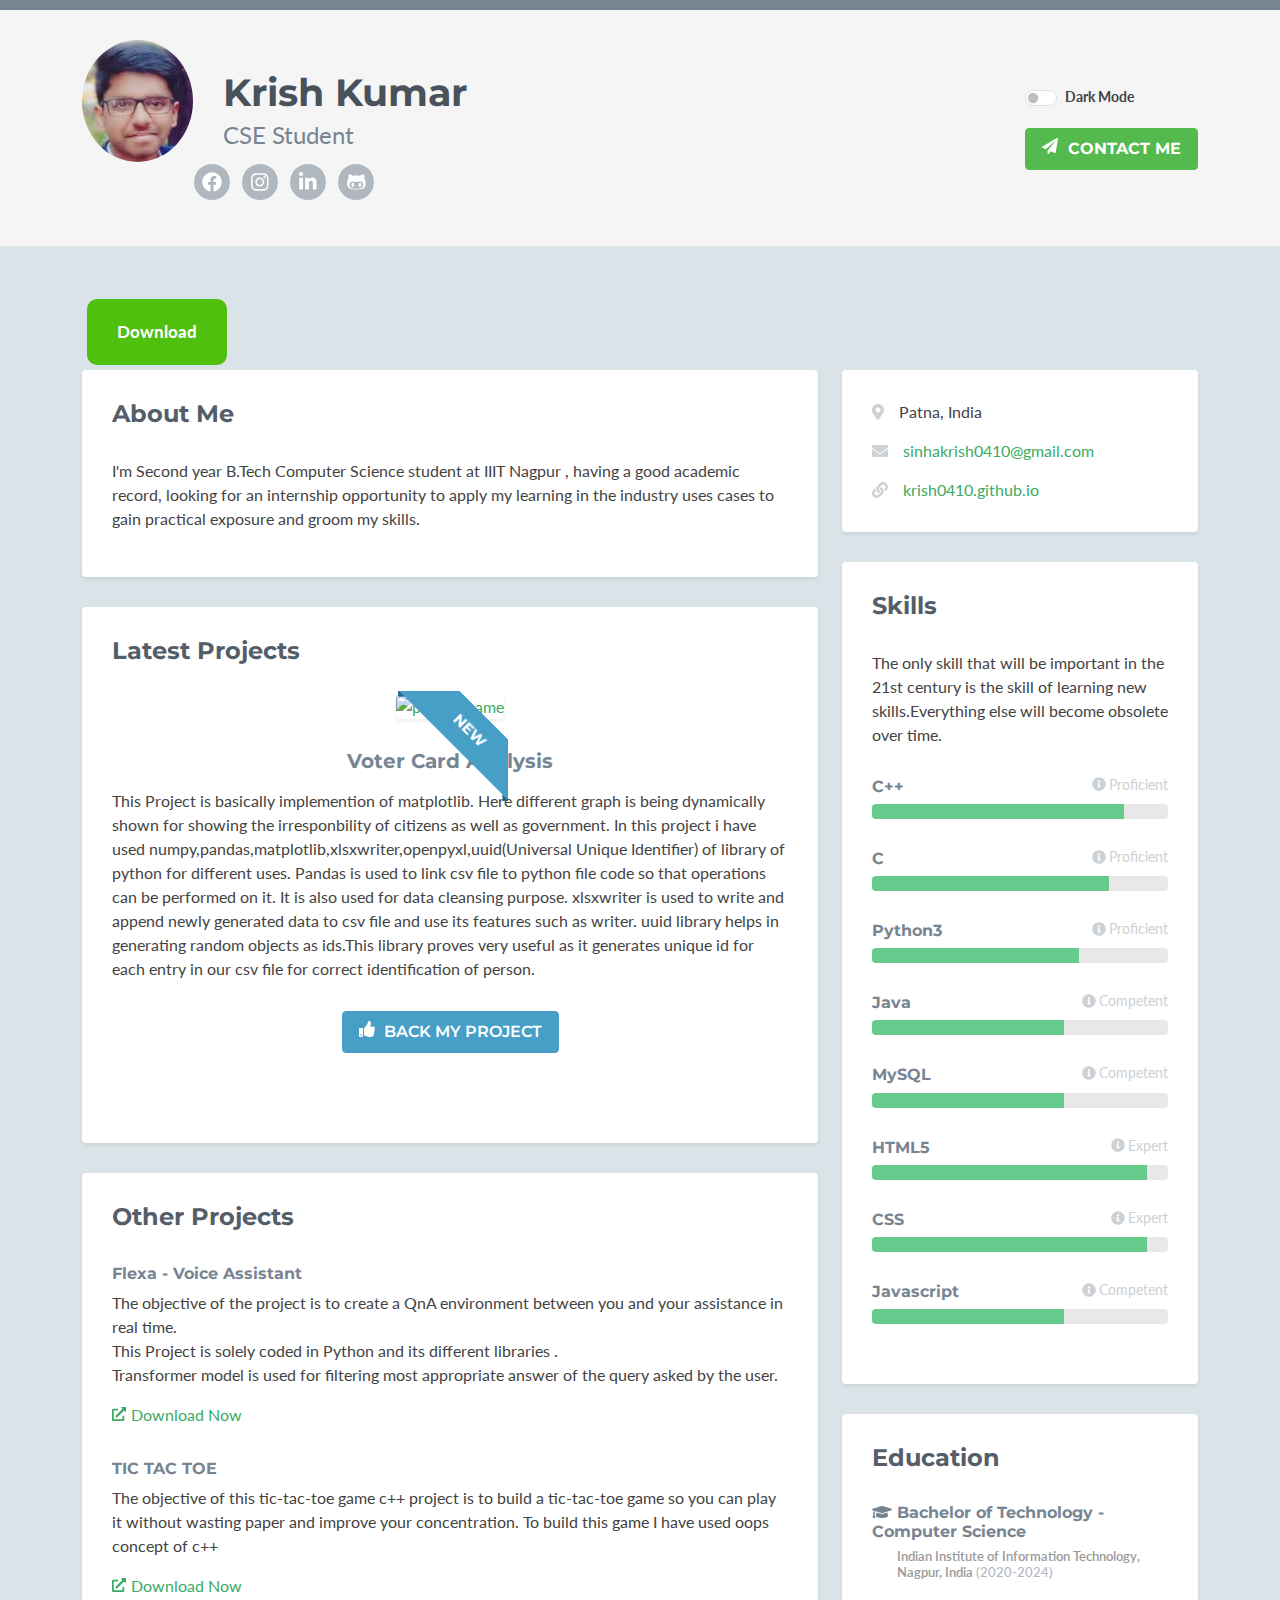
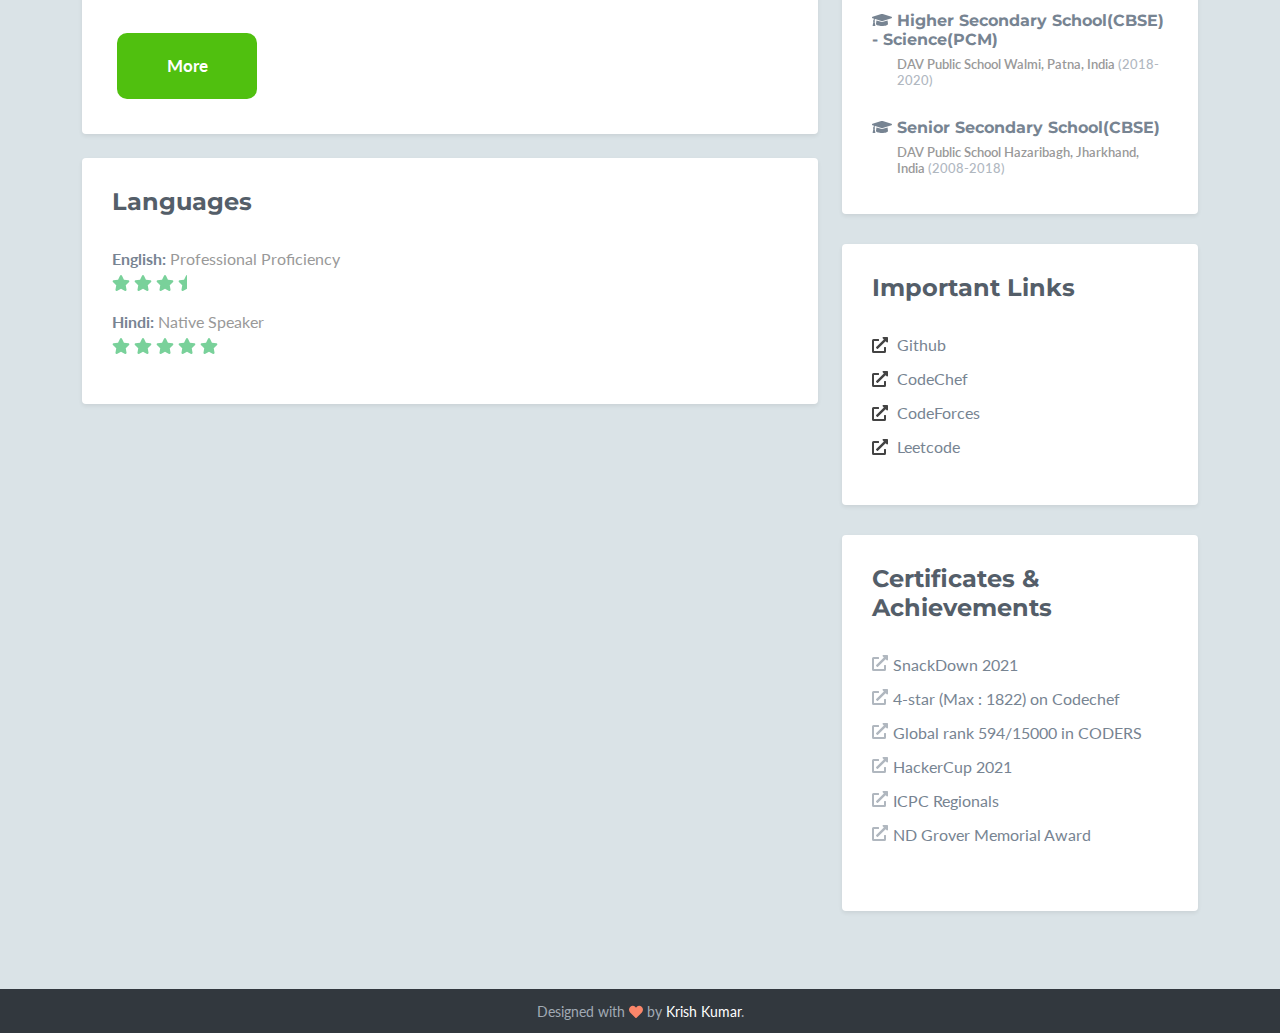
==== index.html @ bdca514d "Update index.html" ====
<!DOCTYPE html>
<html lang="en">

<head>
    <title>Portfolio | Krish Kumar</title>
    <!-- Meta -->
    <meta charset="utf-8">
    <meta http-equiv="X-UA-Compatible" content="IE=edge">
    <meta name="viewport" content="width=device-width, initial-scale=1.0">
    <meta name="description" content="Boootstrap Portfolio/Resume Theme for Developers">
    <meta name="author" content="Xiaoying Riley at 3rd Wave Media">
    <link rel="icon" href="favicon.png" style="border-radius: 25px;">
    <link href="apple-touch-icon.png" rel="apple-touch-icon">

    <link href='https://fonts.googleapis.com/css?family=Lato:300,400,300italic,400italic' rel='stylesheet'
        type='text/css'>
    <link href='https://fonts.googleapis.com/css?family=Montserrat:400,700' rel='stylesheet' type='text/css'>

    <!-- FontAwesome JS -->
    <script defer src="assets/fontawesome/js/all.js"></script>

    <!-- Global CSS -->
    <link rel="stylesheet" href="assets/plugins/bootstrap/css/bootstrap.min.css">

    <!-- github calendar css -->
    <link rel="stylesheet" href="assets/plugins/github-calendar/dist/github-calendar-responsive.css">
    <!-- github activity css -->
    <link rel="stylesheet" href="https://cdnjs.cloudflare.com/ajax/libs/octicons/2.0.2/octicons.min.css">
    <link rel="stylesheet" href="assets/plugins/github-activity/src/github-activity.css">

    <!-- Theme CSS -->
    <link id="theme-style" rel="stylesheet" href="assets/css/styles.css">

    <style>
        .button {
          display: inline-block;
          border-radius: 10px;
          background-color: rgb(80, 192, 15);
          border: none;
          color: #FFFFFF;
          text-align: center;
          font-size:17px;
          padding: 20px;
          width: 140px;
          transition: all 0.5s;
          cursor: pointer;
          margin: 5px;
          font-weight: bolder;
        }
        
        .button span {
          cursor: pointer;
          display: inline-block;
          position: relative;
          transition: 0.5s;
        }
        
        .button span:after {
          content: '\00bb';
          position: absolute;
          opacity: 0;
          top: 0;
          right: -20px;
          transition: 0.5s;
        }
        
        .button:hover {
          box-shadow: 0 12px 16px 0 rgba(0,0,0,0.24),0 17px 50px 0 rgba(0,0,0,0.19);
        }
        
        .button:hover span {
          padding-right: 25px;
        }
        
        .button:hover span:after {
          opacity: 1;
          right: 0;
        }

        
        </style>

</head>

<body>
    <!-- ******HEADER****** -->
    <header class="header">
        <div class="container">
            <div class="row align-items-center">
                <div class="col">
                    <img class="profile-image img-fluid float-start rounded-circle" src="pic.png"
                        alt="profile image" />
                    <div class="profile-content">
                        <h1 class="name">Krish Kumar</h1>
                        <h2 class="desc">CSE Student</h2>
                        <ul class="social list-inline">
                            &emsp;&emsp;&emsp;&emsp;&emsp;&emsp; &emsp;&emsp;&nbsp;&nbsp;&nbsp;<li class="list-inline-item"><a href="https://m.facebook.com/100009447199400/" title="Meta"><i class="fab fa-facebook"></i></a></li>
                            <li class="list-inline-item"><a href="https://www.instagram.com/he.is.krish/" title="Instagram"><i class="fab fa-instagram"></i></a></li>
                            <li class="list-inline-item"><a href="https://www.linkedin.com/in/krish-kumar-69b32a1b9" title="LinkedIn"><i class="fab fa-linkedin-in"></i></a></li>
                            <li class="list-inline-item"><a href="https://github.com/krish0410" title="Github"><i class="fab fa-github-alt"></i></a></li>
                        </ul>
                    </div>
                    <!--//profile-->
                </div>
                <!--//col-->
                <div class="col-12 col-md-auto">
                    <div class="dark-mode-switch d-flex">
                        <div class="form-check form-switch mx-auto mx-md-0">
                            <input type="checkbox" class="form-check-input me-2" id="darkSwitch" />
                            <label class="custom-control-label" for="darkSwitch">Dark Mode</label>
                        </div>
                    </div>
                    <!--//dark-mode-switch-->
                    <a class="btn btn-cta-primary" href="contact/con.html" ><i
                            class="fas fa-paper-plane"></i> Contact Me</a>
                </div>
                <!--//col-->
            </div>
            <!--//row-->
        </div>
        <!--//container-->
    </header>
    <!--//header-->
    <div class="container sections-wrapper py-5">
        <a href="https://drive.google.com/file/d/1xVHipzCPRQrWasvVPvc6U9feGSjs0Kon/view?usp=sharing" download><button
            class="button" ><span>Download</span></button></a>
        <div class="row">
            <div class="primary col-lg-8 col-12">
                <section class="about section">
                    <div class="section-inner shadow-sm rounded">
                        <h2 class="heading">About Me</h2>
                        <div class="content">
                            <p>I'm Second year B.Tech Computer Science student at IIIT Nagpur , having a good academic
                                record, looking for an internship opportunity to apply my learning in the industry uses
                                cases to gain practical exposure and groom my skills.</p>

                        </div>
                        <!--//content-->
                    </div>
                    <!--//section-inner-->
                </section>
                <!--//section-->

                <section class="latest section">
                    <div class="section-inner shadow-sm rounded">
                        <h2 class="heading">Latest Projects</h2>
                        <div class="content">

                            <div class="item featured text-center">

                                <div class="featured-image has-ribbon">
                                    <a href="https://github.com/krish0410/krish0410.github.io/blob/master/Screenshot%20from%202022-02-01%2015-17-21.png?raw=true"
                                        target="_blank">
                                        <img class="img-fluid project-image rounded shadow-sm"
                                            src="https://github.com/krish0410/krish0410.github.io/blob/master/Screenshot%20from%202022-02-01%2015-17-21.png?raw=true"
                                            alt="project name" />
                                    </a>
                                    <div class="ribbon">
                                        <div class="text">New</div>
                                    </div>
                                </div>

                                <h3 class="title mb-3"><a href="https://github.com/krish0410/voter_data"
                                        target="_blank">Voter Card Analysis</a></h3>

                                <div class="desc text-start">
                                    <p>This Project is basically implemention of matplotlib. Here different graph is
                                        being dynamically shown for showing the irresponbility of citizens as well as
                                        government.
                                        In this project i have used
                                        numpy,pandas,matplotlib,xlsxwriter,openpyxl,uuid(Universal Unique Identifier) of
                                        library of python for different uses.
                                        Pandas is used to link csv file to python file code so that operations can be
                                        performed on it. It is also used for data cleansing purpose.
                                        xlsxwriter is used to write and append newly generated data to csv file and use
                                        its
                                        features such as writer.
                                        uuid library helps in generating random objects as
                                        ids.This library proves very useful as it generates unique id for each entry in
                                        our csv file for correct identification of person.
                                    </p>
                                </div>
                                <a class="btn btn-cta-secondary" href="https://github.com/krish0410/voter_data"
                                    target="_blank"><i class="fas fa-thumbs-up"></i> Back my project</a>
                            </div>
                            <!--//content-->
                        </div>
                        <!--//section-inner-->
                </section>
                <!--//section-->

                <section class="projects section">
                    <div class="section-inner shadow-sm rounded">
                        <h2 class="heading">Other Projects</h2>
                        <div class="content">
                            <div class="item">
                                <h3 class="title"><a href="https://github.com/krish0410/Flexa-Voice_Assistant"
                                        target="_blank">Flexa - Voice Assistant</a>
                                </h3>
                                <p class="summary">The objective of the project is to create a QnA environment between you and your assistance in real time.
<br>This Project is solely coded in Python and its diﬀerent libraries .<br>
Transformer model is used for ﬁltering most appropriate answer of the query asked by the user.</p>
                                <p><a class="more-link" href="https://github.com/krish0410/Flexa-Voice_Assistant" target="_blank"><i
                                            class="fas fa-external-link-alt"></i>Download Now</a></p>
                            </div>
                            <!--//item-->
                            <div class="item">
                                <h3 class="title"><a href="https://github.com/krish0410/Tic_Tac_Toe" target="_blank">TIC
                                        TAC TOE</a>
                                </h3>
                                <p class="summary">The objective of this tic-tac-toe game c++ project is to build a
                                    tic-tac-toe game so you can play it without wasting paper and improve your
                                    concentration. To build this game I have used oops concept of c++</p>
                                <p><a class="more-link" href="https://github.com/krish0410/Tic_Tac_Toe"
                                        target="_blank"><i class="fas fa-external-link-alt"></i>Download Now</a></p>
                            </div>
                            <!--//item-->

                            <a class="button" href="https://github.com/krish0410" style="text-decoration: none;">More </a>

                        </div>
                        <!--//content-->
                    </div>
                    <!--//section-inner--><br>
                    <div>


                    <aside class="languages aside section">
                        <div class="section-inner shadow-sm rounded">
                            <h2 class="heading">Languages</h2>
                            <div class="content">
                                <ul class="list-unstyled">
                                    <li class="item">
                                        <span class="title"><strong>English:</strong></span>
                                        <span class="level">Professional Proficiency <br class="visible-sm visible-xs" /><i
                                                class="fas fa-star"></i> <i class="fas fa-star"></i> <i
                                                class="fas fa-star"></i> <i class="fas fa-star-half"></i></span>
                                    </li>
                                    <!--//item-->
                                    <li class="item">
                                        <span class="title"><strong>Hindi:</strong></span>
                                        <span class="level">Native Speaker <br class="visible-xs" /><i
                                                class="fas fa-star"></i> <i class="fas fa-star"></i> <i
                                                class="fas fa-star"></i> <i class="fas fa-star"></i> <i
                                                class="fas fa-star"></i> </span>
                                    </li>
                                    <!--//item-->
                                </ul>
                            </div>
                            <!--//content-->
                        </div>
                        <!--//section-inner-->
                    </aside>
                </div>
                </section>
                <!--//section-->
                


            </div>
            <!--//primary-->
            <div class="secondary col-lg-4 col-12">
                <aside class="info aside section">
                    <div class="section-inner shadow-sm rounded">
                        <h2 class="heading sr-only">Basic Information</h2>
                        <div class="content">
                            <ul class="list-unstyled">
                                <li><i class="fas fa-map-marker-alt"></i><span class="sr-only">Location:</span>Patna,
                                    India</li>
                                <li><i class="fas fa-envelope"></i><span class="sr-only">Email:</span><a
                                        href="#">sinhakrish0410@gmail.com</a></li>
                                <li><i class="fas fa-link"></i><span class="sr-only">Website:</span><a
                                        href="https://krish0410.github.io/">krish0410.github.io</a></li>
                            </ul>
                        </div>
                        <!--//content-->
                    </div>
                    <!--//section-inner-->
                </aside>
                <!--//aside-->

                <aside class="skills aside section">
                    <div class="section-inner shadow-sm rounded">
                        <h2 class="heading">Skills</h2>
                        <div class="content">
                            <p class="intro">
                                The only skill that will be important in the 21st century is the skill of learning new
                                skills.Everything else will become obsolete over time.</p>

                            <div class="skillset">
                                <div class="item">
                                    <h3 class="level-title">C++ <span class="level-label" data-bs-toggle="tooltip"
                                            data-bs-placement="left"
                                            title="You can use the tooltip to explain more about your skill level..."><i
                                                class="fas fa-info-circle"></i>Proficient</span></h3>

                                    <div class="level-bar progress">
                                        <div class="progress-bar level-bar-inner" role="progressbar" style="width: 85%"
                                            aria-valuenow="85" aria-valuemin="0" aria-valuemax="85"></div>
                                    </div>
                                    <!--//level-bar-->
                                </div>
                                <!--//item-->
                                
                                <div class="item">
                                    <h3 class="level-title">C <span class="level-label" data-bs-toggle="tooltip"
                                            data-bs-placement="left"
                                            title="You can use the tooltip to explain more about your skill level..."><i
                                                class="fas fa-info-circle"></i>Proficient</span></h3>

                                    <div class="level-bar progress">
                                        <div class="progress-bar level-bar-inner" role="progressbar" style="width: 80%"
                                            aria-valuenow="80" aria-valuemin="0" aria-valuemax="80"></div>
                                    </div>
                                    <!--//level-bar-->
                                </div>
                                <!--//item-->

                                <div class="item">
                                    <h3 class="level-title">Python3 <span class="level-label" data-bs-toggle="tooltip"
                                            data-bs-placement="left"
                                            title="You can use the tooltip to explain more about your skill level..."><i
                                                class="fas fa-info-circle"></i>Proficient</span></h3>

                                    <div class="level-bar progress">
                                        <div class="progress-bar level-bar-inner" role="progressbar" style="width: 70%"
                                            aria-valuenow="70" aria-valuemin="0" aria-valuemax="70"></div>
                                    </div>
                                    <!--//level-bar-->
                                </div>
                                <!--//item-->

                                <div class="item">
                                    <h3 class="level-title">Java<span class="level-label" data-bs-toggle="tooltip"
                                            data-placement="left"
                                            title="You can use the tooltip to explain more about your skill level..."><i
                                                class="fas fa-info-circle"></i>Competent</span></h3>
                                    <div class="level-bar progress">
                                        <div class="progress-bar level-bar-inner" role="progressbar" style="width: 65%"
                                            aria-valuenow="65" aria-valuemin="0" aria-valuemax="65"></div>
                                    </div>
                                    <!--//level-bar-->
                                </div>
                                <!--//item-->

                                <div class="item">
                                    <h3 class="level-title">MySQL<span class="level-label" data-bs-toggle="tooltip"
                                            data-bs-placement="left"
                                            title="You can use the tooltip to explain more about your skill level..."><i
                                                class="fas fa-info-circle"></i>Competent</span></h3>
                                    <div class="level-bar progress">
                                        <div class="progress-bar level-bar-inner" role="progressbar" style="width: 65%"
                                            aria-valuenow="65" aria-valuemin="0" aria-valuemax="65"></div>
                                    </div>
                                    <!--//level-bar-->
                                </div>
                                <!--//item-->

                                <div class="item">
                                    <h3 class="level-title">HTML5<span class="level-label"
                                            data-bs-toggle="tooltip" data-bs-placement="left"
                                            title="You can use the tooltip to explain more about your skill level..."><i
                                                class="fas fa-info-circle"></i>Expert</span></h3>
                                    <div class="level-bar progress">
                                        <div class="progress-bar level-bar-inner" role="progressbar" style="width: 93%"
                                            aria-valuenow="93" aria-valuemin="0" aria-valuemax="96"></div>
                                    </div>
                                    <!--//level-bar-->
                                </div>
                                <!--//item-->
                                
                                <div class="item">
                                    <h3 class="level-title">CSS<span class="level-label"
                                            data-bs-toggle="tooltip" data-bs-placement="left"
                                            title="You can use the tooltip to explain more about your skill level..."><i
                                                class="fas fa-info-circle"></i>Expert</span></h3>
                                    <div class="level-bar progress">
                                        <div class="progress-bar level-bar-inner" role="progressbar" style="width: 93%"
                                            aria-valuenow="93" aria-valuemin="0" aria-valuemax="96"></div>
                                    </div>
                                    <!--//level-bar-->
                                </div>
                                <!--//item-->

                                <div class="item">
                                    <h3 class="level-title">Javascript<span class="level-label" data-bs-toggle="tooltip"
                                            data-bs-placement="left"
                                            title="You can use the tooltip to explain more about your skill level..."><i
                                                class="fas fa-info-circle"></i>Competent</span></h3>
                                    <div class="level-bar progress">
                                        <div class="progress-bar level-bar-inner" role="progressbar" style="width: 65%"
                                            aria-valuenow="65" aria-valuemin="0" aria-valuemax="65"></div>
                                    </div>
                                    <!--//level-bar-->
                                </div>
                                <!--//item-->
                            </div>
                        </div>
                        <!--//content-->
                    </div>
                    <!--//section-inner-->
                </aside>
                <!--//section-->


                <aside class="education aside section">
                    <div class="section-inner shadow-sm rounded">
                        <h2 class="heading">Education</h2>
                        <div class="content">
                            <div class="item">
                                <h3 class="title"><i class="fas fa-graduation-cap"></i> Bachelor of Technology -
                                    Computer Science</h3>
                                <h4 class="university">Indian Institute of Information Technology, Nagpur, India <span
                                        class="year">(2020-2024)</span></h4>
                            </div>
                            <!--//item-->
                            <div class="item">
                                <h3 class="title"><i class="fas fa-graduation-cap"></i> Higher Secondary School(CBSE) -
                                    Science(PCM)</h3>
                                <h4 class="university">DAV Public School Walmi, Patna, India <span
                                        class="year">(2018-2020)</span></h4>
                            </div>
                            <!--//item-->
                            <div class="item">
                                <h3 class="title"><i class="fas fa-graduation-cap"></i> Senior Secondary School(CBSE)
                                </h3>
                                <h4 class="university">DAV Public School Hazaribagh, Jharkhand, India <span
                                        class="year">(2008-2018)</span></h4>
                            </div>
                            <!--//item-->
                        </div>
                        <!--//content-->
                    </div>
                    <!--//section-inner-->
                </aside>
                <!--//section-->
                <!--//section-->
                <!--//section-->

                <aside class="list music aside section">
                    <div class="section-inner shadow-sm rounded">
                        <h2 class="heading">Important Links</h2>
                        <div class="content">
                            <ul class="list-unstyled">
                                <li><i class="fas fa-external-link-alt"></i> <a
                                        href="https://github.com/krish0410">Github</a></li>
                                <li><i class="fas fa-external-link-alt"></i> <a
                                        href="https://www.codechef.com/users/krish0410">CodeChef</a></li>
                                <li><i class="fas fa-external-link-alt"></i> <a
                                        href="https://codeforces.com/profile/krish0410">CodeForces</a></li>
                                <li><i class="fas fa-external-link-alt"></i> <a
                                        href="https://leetcode.com/krish0410/">Leetcode</a></li>
                            </ul>
                        </div>
                        <!--//content-->
                    </div>
                    <!--//section-inner-->
                </aside>
                <!--//section-->
                <!--//section-->

                <aside class="credits aside section">
                    <div class="section-inner shadow-sm rounded">
                        <h2 class="heading">Certificates & Achievements</h2>
                        <div class="content">
                            <ul class="list-unstyled pb-2">
                                <li><a href="https://drive.google.com/file/d/1RNKeWbee4rew7AmVfpEvH2COH-ps9U15/view"
                                        target="_blank"><i class="fas fa-external-link-alt"></i>SnackDown 2021</a></li>
                                <li><a href="https://www.codechef.com/users/krish0410"
                                        target="_blank"><i class="fas fa-external-link-alt"></i>4-star (Max : 1822) on Codechef</a></li>
                                <li><a href="https://www.codechef.com/users/krish0410"
                                        target="_blank"><i class="fas fa-external-link-alt"></i>Global rank 594/15000 in CODERS</a></li>
                                <li><a href="https://www.facebook.com/codingcompetitions/hacker-cup/2021/certificate/862819607980650"
                                        target="_blank"><i class="fas fa-external-link-alt"></i>HackerCup 2021</a></li>
                                <li><a href="https://drive.google.com/file/d/1lMFmuRU35ehbrbwheLljuokekZza5A2l/view?usp=sharing"
                                        target="_blank"><i class="fas fa-external-link-alt"></i>ICPC Regionals</a></li>
                                <li><a href="#"><i class="fas fa-external-link-alt"></i>ND Grover Memorial Award</a>
                                </li>
                            </ul>


                        </div>
                        <!--//content-->
                    </div>
                    <!--//section-inner-->
                </aside>
                <!--//section-->

            </div>
            <!--//secondary-->
        </div>
        <!--//row-->
    </div>
    <!--//masonry-->
    

    <!-- ******FOOTER****** -->
    <footer class="footer">
        <div class="container text-center">
            <!--/* This template is free as long as you keep the attribution link below. Thank you for your support. :) If you'd like to use the template without the attribution, you can buy the commercial license via our website: themes.3rdwavemedia.com */-->
            <small class="copyright">Designed with <i class="fas fa-heart"></i> by <a
                    href="#">Krish Kumar</a>.</small>
        </div>
        <!--//container-->
    </footer>
    <!--//footer-->

    <!-- Javascript -->
    <script type="text/javascript" src="assets/plugins/popper.min.js"></script>
    <script type="text/javascript" src="assets/plugins/bootstrap/js/bootstrap.min.js"></script>
    <script type="text/javascript" src="assets/plugins/vanilla-rss/dist/rss.global.min.js"></script>
    <script type="text/javascript" src="assets/plugins/dark-mode-switch/dark-mode-switch.min.js"></script>
    <!-- github calendar plugin -->
    <script type="text/javascript" src="assets/plugins/github-calendar/dist/github-calendar.min.js"></script>
    <!-- github activity plugin -->
    <script type="text/javascript" src="//cdnjs.cloudflare.com/ajax/libs/mustache.js/0.7.2/mustache.min.js"></script>
    <script type="text/javascript" src="assets/plugins/github-activity/src/github-activity.js"></script>
    <!-- custom js -->
    <script type="text/javascript" src="assets/js/main.js"></script>
</body>

</html>
---- assets/plugins/github-calendar/dist/github-calendar-responsive.css ----
:root {
  --color-calendar-graph-day-bg: #dddbdb;
  --color-calendar-graph-day-L1-bg: #39dd34;
  --color-calendar-graph-day-L2-bg: #45a045;
  --color-calendar-graph-day-L3-bg: #047526;
  --color-calendar-graph-day-L4-bg: #0a4208;
}

rect.ContributionCalendar-day[data-level='0'] {
    fill: var(--color-calendar-graph-day-bg);
}

rect.ContributionCalendar-day[data-level='1'] {
    fill: var(--color-calendar-graph-day-L1-bg);
}

rect.ContributionCalendar-day[data-level='2'] {
    fill: var(--color-calendar-graph-day-L2-bg);
}

rect.ContributionCalendar-day[data-level='3'] {
    fill: var(--color-calendar-graph-day-L3-bg);
}

rect.ContributionCalendar-day[data-level='4'] {
    fill: var(--color-calendar-graph-day-L4-bg);
}

.calendar .width-full > .float-left {
    display: none;
}

.calendar {
    font-family: Helvetica, arial;
    border: 1px solid #DDDDDD;
    border-radius: 3px;
    min-height: 243px;
    text-align: center;
    margin: 0 auto;
}

.calendar-graph text.wday,
.calendar-graph text.month {
    font-size: 10px;
    fill: #aaa;
}

.contrib-legend {
    text-align: right;
    padding: 0 14px 10px 0;
    display: inline-block;
    float: right;
}

.contrib-legend .legend {
    display: inline-block;
    list-style: none;
    margin: 0 5px;
    position: relative;
    bottom: -1px;
    padding: 0;
}

.contrib-legend .legend li {
    display: inline-block;
    width: 10px;
    height: 10px;
}

.text-small {
    font-size: 12px;
    color: #767676;
}

.calendar-graph {
    padding: 5px 0 0;
    text-align: center;
}

.contrib-column {
    padding: 15px 0;
    text-align: center;
    border-left: 1px solid #ddd;
    border-top: 1px solid #ddd;
    font-size: 11px;
}

.contrib-column-first {
    border-left: 0;
}

.table-column {
    display: table-cell;
    width: 1%;
    padding-right: 10px;
    padding-left: 10px;
    vertical-align: top;
}

.contrib-number {
    font-weight: 300;
    line-height: 1.3em;
    font-size: 24px;
    display: block;
    color: #333;
}

.calendar img.spinner {
    width: 70px;
    margin-top: 50px;
    min-height: 70px;
}

.monospace {
    text-align: center;
    color: #000;
    font-family: monospace;
}

.monospace a {
    color: #1D75AB;
    text-decoration: none;
}

.contrib-footer {
    font-size: 11px;
    padding: 0 10px 12px;
    text-align: left;
    width: 100%;
    box-sizing: border-box;
    height: 26px;
}

.left.text-muted {
    float: left;
    margin-left: 9px;
    color: #767676;
}
.left.text-muted a {
    color: #4078c0;
    text-decoration: none;
}
.left.text-muted a:hover,
.monospace a:hover {
    text-decoration: underline;
}

h2.f4.text-normal.mb-3 {
    display: none;
}

.float-left.text-gray {
    float: left;
}
#user-activity-overview{
    display:none;
}

.day-tooltip {
    white-space: nowrap;
    position: absolute;
    z-index: 99999;
    padding: 10px;
    font-size: 12px;
    color: #959da5;
    text-align: center;
    background: rgba(0,0,0,.85);
    border-radius: 3px;
    display: none;
    pointer-events: none;
}
.day-tooltip strong {
    color: #dfe2e5;
}
.day-tooltip.is-visible {
    display: block;
}
.day-tooltip:after {
    position: absolute;
    bottom: -10px;
    left: 50%;
    width: 5px;
    height: 5px;
    box-sizing: border-box;
    margin: 0 0 0 -5px;
    content: " ";
    border: 5px solid transparent;
    border-top-color: rgba(0,0,0,.85)
}

text.ContributionCalendar-label {
    fill: #ccc;
    font-size: 11px;
}
---- assets/plugins/github-activity/src/github-activity.css ----
/*!
 * GitHub Activity Stream - v0.1.4 - 10/7/2015
 * https://github.com/caseyscarborough/github-activity
 *
 * Copyright (c) 2015 Casey Scarborough
 * MIT License
 * http://opensource.org/licenses/MIT
 */

.gha-feed {
  width: 100%;
  height: 100%;
  background: #fff;
  font-weight: bold;
  font-size: 14px;
  font-family: Helvetica, arial, freesans, clean, sans-serif;
  line-height: 1.3;
  overflow-y: auto;
  border: 1px solid #ddd;
}

.gha-feed, .gha-feed h2, .gha-feed h3, .gha-feed p, .gha-feed ul, .gha-feed li {
  margin: 0;
  padding: 0;
}

.gha-feed ul {
  list-style-type: none;
  padding: 0;
  margin: 0;
}

.gha-feed li {
  list-style-type: none;
  line-height: 1.4;
}

.gha-feed small{
  color: #666;
  font-weight: normal;
  font-size: 13px;
}

.gha-feed small a {
  font-weight: normal;
}

.gha-feed small a .more-commits { font-size: 11px; }

span.gha-time {
  color: #bbb;
  font-weight: normal; 
  font-size: 12px; 
}

.gha-feed a {
  color: #4183c4;
  text-decoration: none;
  font-weight: bold;
}

.gha-feed a:hover {
  text-decoration: underline;
}

.gha-feed pre {
  padding: 0;
  border: 0;
  border-radius: 0;
  box-shadow: 1px 1px 4px #bbb;
  color: white;
}

.gha-header {
  position: absolute;
  top: 1px;
  left: 1px;
  width: calc(100% - 20px);
  padding: 10px;
  height: 67px;
  border-bottom: 1px solid #ddd;
  background: #ffffff; /* Old browsers */
  background: -moz-linear-gradient(top,  #ffffff 0%, #f4f4f4 100%); /* FF3.6+ */
  background: -webkit-gradient(linear, left top, left bottom, color-stop(0%,#ffffff), color-stop(100%,#f4f4f4)); /* Chrome,Safari4+ */
  background: -webkit-linear-gradient(top,  #ffffff 0%,#f4f4f4 100%); /* Chrome10+,Safari5.1+ */
  background: -o-linear-gradient(top,  #ffffff 0%,#f4f4f4 100%); /* Opera 11.10+ */
  background: -ms-linear-gradient(top,  #ffffff 0%,#f4f4f4 100%); /* IE10+ */
  background: linear-gradient(to bottom,  #ffffff 0%,#f4f4f4 100%); /* W3C */
  filter: progid:DXImageTransform.Microsoft.gradient( startColorstr='#ffffff', endColorstr='#f4f4f4',GradientType=0 ); /* IE6-9 */
}

.gha-footer {
  position: absolute;
  bottom: -1px;
  left: 1px;
  padding: 5px;
  border-top: 1px solid #ddd;
  height: 16px;
  width: calc(100% - 15px);
  background: #ffffff; /* Old browsers */
  background: -moz-linear-gradient(top,  #ffffff 0%, #f4f4f4 100%); /* FF3.6+ */
  background: -webkit-gradient(linear, left top, left bottom, color-stop(0%,#ffffff), color-stop(100%,#f4f4f4)); /* Chrome,Safari4+ */
  background: -webkit-linear-gradient(top,  #ffffff 0%,#f4f4f4 100%); /* Chrome10+,Safari5.1+ */
  background: -o-linear-gradient(top,  #ffffff 0%,#f4f4f4 100%); /* Opera 11.10+ */
  background: -ms-linear-gradient(top,  #ffffff 0%,#f4f4f4 100%); /* IE10+ */
  background: linear-gradient(to bottom,  #ffffff 0%,#f4f4f4 100%); /* W3C */
  filter: progid:DXImageTransform.Microsoft.gradient( startColorstr='#ffffff', endColorstr='#f4f4f4',GradientType=0 ); /* IE6-9 */
  color: #495961;
  font-size: 13px;
  padding-left: 10px;
}

.gha-footer a {
  float: right;
  color: #495961;
  padding-right: 20px;
  font-size: 13px;
  font-weight: bold;
}

.gha-footer a:hover { text-decoration: none; }
.gha-header a:hover { text-decoration: none; }

.gha-github-icon {
  display: inline;
  float: left;
  padding: 9px 0 0;
  width: 35px;
  height: 35px;
  color: #495961;
}

.gha-github-icon .octicon {
  font: normal normal 40px octicons;
}

.gha-gravatar {
  display: inline;
  float: right;
  margin-right: 10px;
  padding-right: 20px;
  max-width: 60px;
  height: 67px;
}

.gha-gravatar img {
  padding: 3px;
  width: 100%;
  border: 1px solid #ddd;
  box-shadow: 1px 1px 3px #ccc;
}

.gha-activity {
  clear: both;
  padding: 10px 0;
  width: 100%;
  border-bottom: 1px solid #ddd;
}


.gha-activity.gha-small {
  font-weight: normal;
  font-size: 13px;
}

.gha-activity.gha-small a {
  font-weight: normal;
}

.gha-activity.gha-small span {
  font-size: 16px;
}

.gha-activity:last-child {
  padding-bottom: 100px;
}

.gha-repo {
  clear: both;
  padding: 10px 0;
  width: 100%;
  border-bottom: 1px solid #ddd;
}

.gha-activity-icon .octicon{
  display: inline;
  float: left;
  clear: both;
  margin: 6px auto; 
  width: 50px;
  color: #bbb;
  text-align: center;
  font: normal normal 30px octicons;
}

.gha-activity-icon .gha-small {
  font-size: 16px;
}

.gha-message {
  display: inline-block;
  float: left;
  width: calc(100% - 50px);
}

.gha-message-commits { font-size: 11px; }

.gha-message-merge {
  padding: 3px 7px;
  border-radius: 3px;
  background: #e8f1f6;
  color: rgba(0,0,0,0.5);
  font-size: 12px;
  line-height: 2.0;
}

.gha-sha {
  font-size: 12px;
  font-family: Consolas, "Liberation Mono", Courier, monospace;
}

.gha-gravatar-small {
  float: left;
  margin-right: 6px;
  width: 30px;
}

.gha-gravatar-commit {
  margin-bottom: -3px;
  border-radius: 2px;
}

.gha-gravatar-user { float: left; }

.gha-user-info {
  display: inline-block;
  float: left;
  margin: 0 auto;
  padding: 6px 10px 5px;
  color: #495961;
  font-size: 20px;
}

.gha-user-info a { color: #495961; }
.gha-user-info p a { font-weight: 100; }

.gha-without-name {
  padding-top: 20px;
  padding-left: 15px;
}

.gha-info {
  margin: 15px;
  padding: 10px;
  border: 1px solid #e4e4c6;
  border-radius: 4px;
  background: #ffffde;
  color: #6d6d4b;
  font-weight: normal;
  font-size: 13px;
}

.gha-time {
  color: #bbb;
  font-weight: normal; 
  font-size: 12px; 
}

.gha-clear { clear: both; }
.gha-muted { color: #666; }
.gha-push  { height: 87px; }
.gha-push-small  { height: 26px; }
---- assets/css/styles.css ----
/*!   
 * Template Name: Developer - Portfolio Landing Page Bootstrap 5 Template for Developers
 * Version: Bootstrap 5 v1.0
 * Author: Xiaoying Riley
 * Twitter: @3rdwave_themes
 * Copyright: 3rd Wave Media Ltd.
 * Website: https://themes.3rdwavemedia.com/
*/
body {
  font-family: 'Lato', arial, sans-serif;
  color: #434343;
  background: #DAE3E7;
  font-size: 16px;
  -webkit-font-smoothing: antialiased;
  -moz-osx-font-smoothing: grayscale;
}

h1, h2, h3, h4, h5, h6 {
  font-family: 'Montserrat', sans-serif;
  font-weight: 700;
  color: #778492;
}

a {
  color: #3AAA64;
  -webkit-transition: all 0.4s ease-in-out;
  -moz-transition: all 0.4s ease-in-out;
  -ms-transition: all 0.4s ease-in-out;
  -o-transition: all 0.4s ease-in-out;
  text-decoration: none;
}

a:hover {
  text-decoration: underline;
  color: #2d844e;
}

a:focus {
  text-decoration: none;
}

.btn, a.btn {
  -webkit-transition: all 0.4s ease-in-out;
  -moz-transition: all 0.4s ease-in-out;
  -ms-transition: all 0.4s ease-in-out;
  -o-transition: all 0.4s ease-in-out;
  font-family: 'Montserrat', arial, sans-serif;
  padding: 8px 16px;
  font-weight: bold;
}

.btn .svg-inline--fa, a.btn .svg-inline--fa {
  margin-right: 5px;
  position: relative;
  top: -2px;
}

.btn:hover, a.btn:hover {
  text-decoration: none;
}

.btn:focus, a.btn:focus {
  color: #fff;
  box-shadow: none;
}

a.btn-cta-primary, .btn-cta-primary {
  background: #54ba4e;
  border: 1px solid #54ba4e;
  color: #fff;
  font-weight: 600;
  text-transform: uppercase;
}

a.btn-cta-primary:hover, .btn-cta-primary:hover {
  background: #49ac43;
  border: 1px solid #49ac43;
  color: #fff;
}

a.btn-cta-secondary, .btn-cta-secondary {
  background: #479FC8;
  border: 1px solid #479FC8;
  color: #fff;
  font-weight: 600;
  text-transform: uppercase;
}

a.btn-cta-secondary:hover, a.btn-cta-secondary:not(:disabled):not(.disabled):active:focus, .btn-cta-secondary:hover, .btn-cta-secondary:not(:disabled):not(.disabled):active:focus {
  background: #3893bd;
  border: 1px solid #3893bd;
  color: #fff;
  box-shadow: none;
}

.text-highlight {
  color: #32383e;
}

.badge-theme {
  background: #3AAA64;
  font-size: 12px;
  color: #fff;
  border-radius: 2px;
  -moz-background-clip: padding;
  -webkit-background-clip: padding-box;
  background-clip: padding-box;
}

a.dotted-link {
  border-bottom: 1px dotted #778492;
  color: #778492;
}

a.dotted-link:hover {
  text-decoration: none;
  color: #49515a;
}

/* ======= Header ======= */
.header {
  padding: 30px 0;
  background: #f5f5f5;
  border-top: 10px solid #778492;
}

.header .btn {
  font-weight: bold;
}

.header .profile-image {
  margin-right: 30px;
}

.header .profile-content .name {
  color: #49515a;
  font-size: 38px;
  margin-bottom: 5px;
  margin-top: 30px;
}

.header .profile-content .desc {
  color: #778492;
  font-family: "Lato", arial, sans-serif;
  font-weight: 400;
  font-size: 24px;
  margin-top: 0;
  margin-bottom: 15px;
}

.header .profile-content .social a {
  background: #b0b7bf;
  width: 36px;
  height: 36px;
  display: inline-block;
  border-radius: 50%;
  -moz-background-clip: padding;
  -webkit-background-clip: padding-box;
  background-clip: padding-box;
  color: #fff;
  text-align: center;
}

.header .profile-content .social a:hover {
  background: #778492;
}

.header .profile-content .social a .svg-inline--fa {
  font-size: 20px;
  margin-top: 8px;
}

/* ======= Sections======= */
.section {
  margin-bottom: 30px;
}

.section .section-inner {
  background: #fff;
  padding: 30px;
}

.section .heading {
  margin-top: 0;
  margin-bottom: 30px;
  color: #545e69;
  font-size: 24px;
}

.section .content .more-link .svg-inline--fa {
  margin-right: 5px;
  font-size: 14px;
  position: relative;
  top: -2px;
}

/* About Section */
/* Latest Section */
.latest .item {
  margin-bottom: 30px;
}

.latest .item .title {
  font-size: 18px;
  margin-top: 0;
}

.latest .item .title .label {
  margin-left: 5px;
  font-size: 12px;
}

.latest .item .title a {
  color: #778492;
}

.latest .item .title a:hover {
  color: #5f6b77;
}

.latest .item .project-image:hover {
  -webkit-opacity: 0.8;
  -moz-opacity: 0.8;
  opacity: 0.8;
}

.latest .divider {
  margin-bottom: 60px;
}

.latest .featured {
  margin-bottom: 60px;
}

.latest .featured .title {
  font-size: 20px;
  margin-bottom: 5px;
  font-size: 20px;
}

.latest .featured .summary {
  margin-bottom: 30px;
  color: #778492;
}

.latest .featured img {
  margin-bottom: 30px;
}

.latest .featured .desc {
  margin-bottom: 30px;
}

.latest .has-ribbon {
  position: relative;
  display: inline-block;
}

.latest .has-ribbon .text {
  background: #3AAA64;
  color: #fff;
}

.latest .has-ribbon .ribbon {
  position: absolute;
  top: -4px;
  right: -4px;
  width: 110px;
  height: 110px;
  overflow: hidden;
}

.latest .has-ribbon .ribbon .text {
  font-family: 'Montserrat', sans-serif;
  position: relative;
  left: -8px;
  top: 18px;
  width: 158px;
  padding: 10px 10px;
  font-size: 15px;
  font-weight: bold;
  text-align: center;
  text-transform: uppercase;
  color: #fff;
  background-color: #479FC8;
  -webkit-transform: rotate(45deg) translate3d(0, 0, 0);
  -moz-transform: rotate(45deg) translate3d(0, 0, 0);
  -ms-transform: rotate(45deg) translate3d(0, 0, 0);
  -o-transform: rotate(45deg) translate3d(0, 0, 0);
}

.latest .has-ribbon .ribbon .text:before, .latest .has-ribbon .ribbon .text:after {
  content: '';
  position: absolute;
  bottom: -5px;
  border-top: 5px solid #276582;
  border-left: 5px solid transparent;
  border-right: 5px solid transparent;
}

.latest .has-ribbon .ribbon .text:before {
  left: 0;
}

.latest .has-ribbon .ribbon .text:after {
  right: 0;
}

/* Projects Section */
.projects .item {
  margin-bottom: 30px;
}

.projects .item .title {
  font-size: 16px;
  margin-top: 0;
  margin-bottom: 5px;
  line-height: 1.5;
}

.projects .item .title a {
  color: #778492;
}

.projects .item .title a:hover {
  color: #5f6b77;
}

/* Work Section */
.experience .item {
  margin-bottom: 30px;
}

.experience .item .title {
  font-size: 16px;
  margin-top: 0;
  margin-bottom: 5px;
  line-height: 1.5;
}

.experience .item .title .place {
  color: #999;
  font-weight: normal;
}

.experience .item .title .place a {
  color: #999;
}

.experience .item .title .place a:hover {
  color: #666666;
}

.experience .item .title .year {
  color: #999;
  font-weight: normal;
}

/* Git section */
.github-graph {
  margin-bottom: 30px;
}

.github-graph .js-calendar-graph-svg {
  max-width: 100%;
}

.github-graph h2 {
  font-size: 18px;
}

.ghfeed {
  height: 500px;
}

.ghfeed,
.ghfeed *,
.ghfeed *:before,
.ghfeed *:after {
  box-sizing: content-box;
}

/* Info Section */
.info .svg-inline--fa {
  margin-right: 15px;
  color: #ccd1d6;
}

.info .svg-inline--fa.fa-envelope-o {
  font-size: 14px;
}

.info ul {
  margin-bottom: 0;
}

.info li {
  margin-bottom: 15px;
}

.info li:last-child {
  margin-bottom: 0;
}

/* Skills Section */
.skills .intro {
  margin-bottom: 30px;
}

.skills .skillset .item {
  margin-bottom: 30px;
}

.skills .skillset .level-title {
  font-size: 16px;
  position: relative;
  margin-top: 0;
  margin-bottom: 10;
}

.skills .skillset .level-title .level-label {
  color: #ccd1d6;
  font-size: 14px;
  font-weight: 400;
  font-family: "Lato", arial, sans-serif;
  position: absolute;
  right: 0;
  top: 0;
}

.skills .skillset .level-bar {
  height: 15px;
  background: #e8e8e8;
}

.skills .skillset .level-bar-inner {
  height: 15px;
  background: #66cb8c;
}

.skills .svg-inline--fa {
  margin-right: 3px;
  position: relative;
  top: 0;
}

/* Testimonials section */
.testimonials .item {
  margin-bottom: 30px;
}

.testimonials .item:last-child {
  margin-bottom: 0;
}

.testimonials .item .quote {
  color: #666;
  font-size: 16px;
  border-left: 5px solid #9fdeb7;
  padding: 5px 15px;
  margin-bottom: 15px;
}

.testimonials .item .quote p {
  margin-bottom: 0;
}

.testimonials .item .quote .svg-inline--fa {
  color: #79d19a;
  margin-right: 15px;
}

.testimonials .item .source {
  font-size: 14px;
  padding-left: 20px;
  font-weight: 500;
}

.testimonials .item .source .name {
  color: #939ea9;
  font-weight: 600;
}

.testimonials .item .source .title {
  color: #999;
}

/* Education section */
.education .item {
  margin-bottom: 30px;
}

.education .item:last-child {
  margin-bottom: 0;
}

.education .item .title {
  font-size: 16px;
  margin-top: 0;
}

.education .item .university {
  font-family: "Lato", arial, sans-serif;
  font-size: 13px;
  color: #999;
  font-weight: 600;
  padding-left: 25px;
}

.education .item .university .year {
  color: #b0b7bf;
  font-weight: 500;
}

/* Language Section */
.languages .item {
  margin-bottom: 15px;
}

.languages .item .title {
  color: #778492;
}

.languages .item .level {
  color: #999;
}

.languages .item:last-child {
  margin-bottom: 0;
}

.languages .item .svg-inline--fa {
  color: #79d19a;
}

/* Blog Section */
.blog .item {
  margin-bottom: 30px;
}

.blog .item .title {
  font-size: 18px;
  line-height: 1.3;
}

.blog .item .title a {
  color: #778492;
}

.blog .item .title a:hover {
  color: #5f6b77;
}

.blog .item p {
  margin-bottom: 5px;
}

.blog .item:last-child {
  margin-bottom: 0;
}

/* List section */
.list ul li {
  margin-bottom: 10px;
}

.list ul li .svg-inline--fa {
  margin-right: 5px;
}

.list ul li a {
  color: #778492;
}

.list ul li a:hover {
  color: #49515a;
}

/* Credits */
.credits ul li {
  margin-bottom: 10px;
}

.credits ul li .svg-inline--fa {
  margin-right: 5px;
  position: relative;
  top: -2px;
}

.credits ul li a {
  color: #778492;
}

.credits ul li a .svg-inline--fa {
  color: #b0b7bf;
}

.credits ul li a:hover {
  color: #49515a;
}

.credits .btn {
  margin-bottom: 15px;
}

.aside .subheading {
  font-size: 18px;
  color: #545e69;
}

/* ======= Footer ======= */
.footer {
  background: #32383e;
  color: #fff;
  padding: 10px 0;
}

.footer .copyright {
  line-height: 1.6;
  color: #a1aab4;
  font-size: 14px;
}

.footer a {
  color: #fff;
}

.footer .fa-heart {
  color: #fb866a;
}

.dark-mode-switch {
  margin-bottom: 1rem;
}

.dark-mode-switch .form-switch {
  display: -webkit-flex;
  display: flex;
}

.dark-mode-switch label {
  font-size: 0.875rem;
  font-weight: bold;
}

.dark-mode-switch .form-switch .form-check-input {
  border-radius: 1em;
  border-color: #DAE3E7;
}

.dark-mode-switch .form-check-input:checked {
  background-color: #54ba4e;
  border-color: #54ba4e;
}

.dark-mode-switch .form-check-input:focus {
  box-shadow: none;
  border-color: #DAE3E7;
}

body[data-theme="dark"] {
  background: #17191c;
  /* Github Activity Dark Mode */
  /* Github activity */
}

body[data-theme="dark"] a:hover {
  color: #53c47d;
}

body[data-theme="dark"] a.btn:hover {
  color: #fff;
}

body[data-theme="dark"] .dark-mode-switch .form-check-input:focus {
  border-color: #54ba4e;
}

body[data-theme="dark"] .header {
  background: #1e2124;
  color: rgba(255, 255, 255, 0.9);
  border-top-color: #1e2124;
}

body[data-theme="dark"] .header .profile-content .name {
  color: rgba(255, 255, 255, 0.9);
}

body[data-theme="dark"] .header .profile-content .desc {
  color: rgba(255, 255, 255, 0.7);
}

body[data-theme="dark"] .header .profile-content .social a {
  background: #2e3238;
  color: rgba(230, 230, 230, 0.7);
}

body[data-theme="dark"] .header .profile-content .social a:hover {
  color: rgba(255, 255, 255, 0.9);
}

body[data-theme="dark"] .section .section-inner {
  background: #1e2124;
  color: rgba(255, 255, 255, 0.7);
}

body[data-theme="dark"] .section .heading {
  color: rgba(255, 255, 255, 0.9);
}

body[data-theme="dark"] .experience .item .title {
  color: rgba(255, 255, 255, 0.9);
}

body[data-theme="dark"] .testimonials .item .quote {
  color: rgba(255, 255, 255, 0.9);
}

body[data-theme="dark"] .latest .item .title a, body[data-theme="dark"] .projects .item .title a, body[data-theme="dark"] .blog .item .title a {
  color: rgba(255, 255, 255, 0.9);
}

body[data-theme="dark"] .latest .item .title a:hover, body[data-theme="dark"] .projects .item .title a:hover, body[data-theme="dark"] .blog .item .title a:hover {
  color: #fff;
}

body[data-theme="dark"] .testimonials .item .source .name {
  color: rgba(255, 255, 255, 0.9);
}

body[data-theme="dark"] .education .item .title {
  color: rgba(255, 255, 255, 0.9);
}

body[data-theme="dark"] .languages .item .title {
  color: rgba(255, 255, 255, 0.9);
}

body[data-theme="dark"] .list ul li a, body[data-theme="dark"] .credits ul li a {
  color: inherit;
}

body[data-theme="dark"] .experience .item .title .place a {
  color: rgba(255, 255, 255, 0.7);
}

body[data-theme="dark"] .experience .item .title .place a:hover {
  color: rgba(255, 255, 255, 0.9);
}

body[data-theme="dark"] .aside .subheading {
  color: rgba(255, 255, 255, 0.9);
}

body[data-theme="dark"] .gha-header, body[data-theme="dark"] .gha-footer, body[data-theme="dark"] .gha-feed {
  background: #17191c;
  border-color: rgba(255, 255, 255, 0.1);
  color: #3AAA64;
}

body[data-theme="dark"] .gha-feed a {
  color: #3AAA64;
}

body[data-theme="dark"] .gha-header > .gha-github-icon,
body[data-theme="dark"] .gha-header > .gha-user-info > a,
body[data-theme="dark"] .gha-header > .gha-user-info > p > a {
  color: rgba(255, 255, 255, 0.9);
}

body[data-theme="dark"] .gha-activity {
  border-color: #333;
}

body[data-theme="dark"] .gha-gravatar img {
  border: 3px solid #333;
  box-shadow: 0 0 0 #ccc;
}

body[data-theme="dark"] .gha-message-merge {
  background: #2e3238;
}

body[data-theme="dark"] .gha-feed small {
  color: rgba(255, 255, 255, 0.7);
}

body[data-theme="dark"] .github-graph {
  background: #17191c;
}

body[data-theme="dark"] .contrib-number {
  color: rgba(255, 255, 255, 0.9);
}

body[data-theme="dark"] .border, body[data-theme="dark"] .contrib-column {
  border: 1px solid rgba(255, 255, 255, 0.1) !important;
}

body[data-theme="dark"] .text-muted {
  color: rgba(255, 255, 255, 0.6);
}

@media (max-width: 767.98px) {
  .header {
    text-align: center;
  }
  .header .profile-image {
    float: none !important;
    margin: 0 auto;
  }
  .header .profile-content {
    float: none !important;
    text-align: center;
  }
  .header .btn {
    margin-top: 30px;
    float: none !important;
  }
  .project-image {
    margin-bottom: 15px;
  }
}

@media (min-width: 1400px) {
  .container {
    width: 1360px;
    max-width: inherit;
  }
}
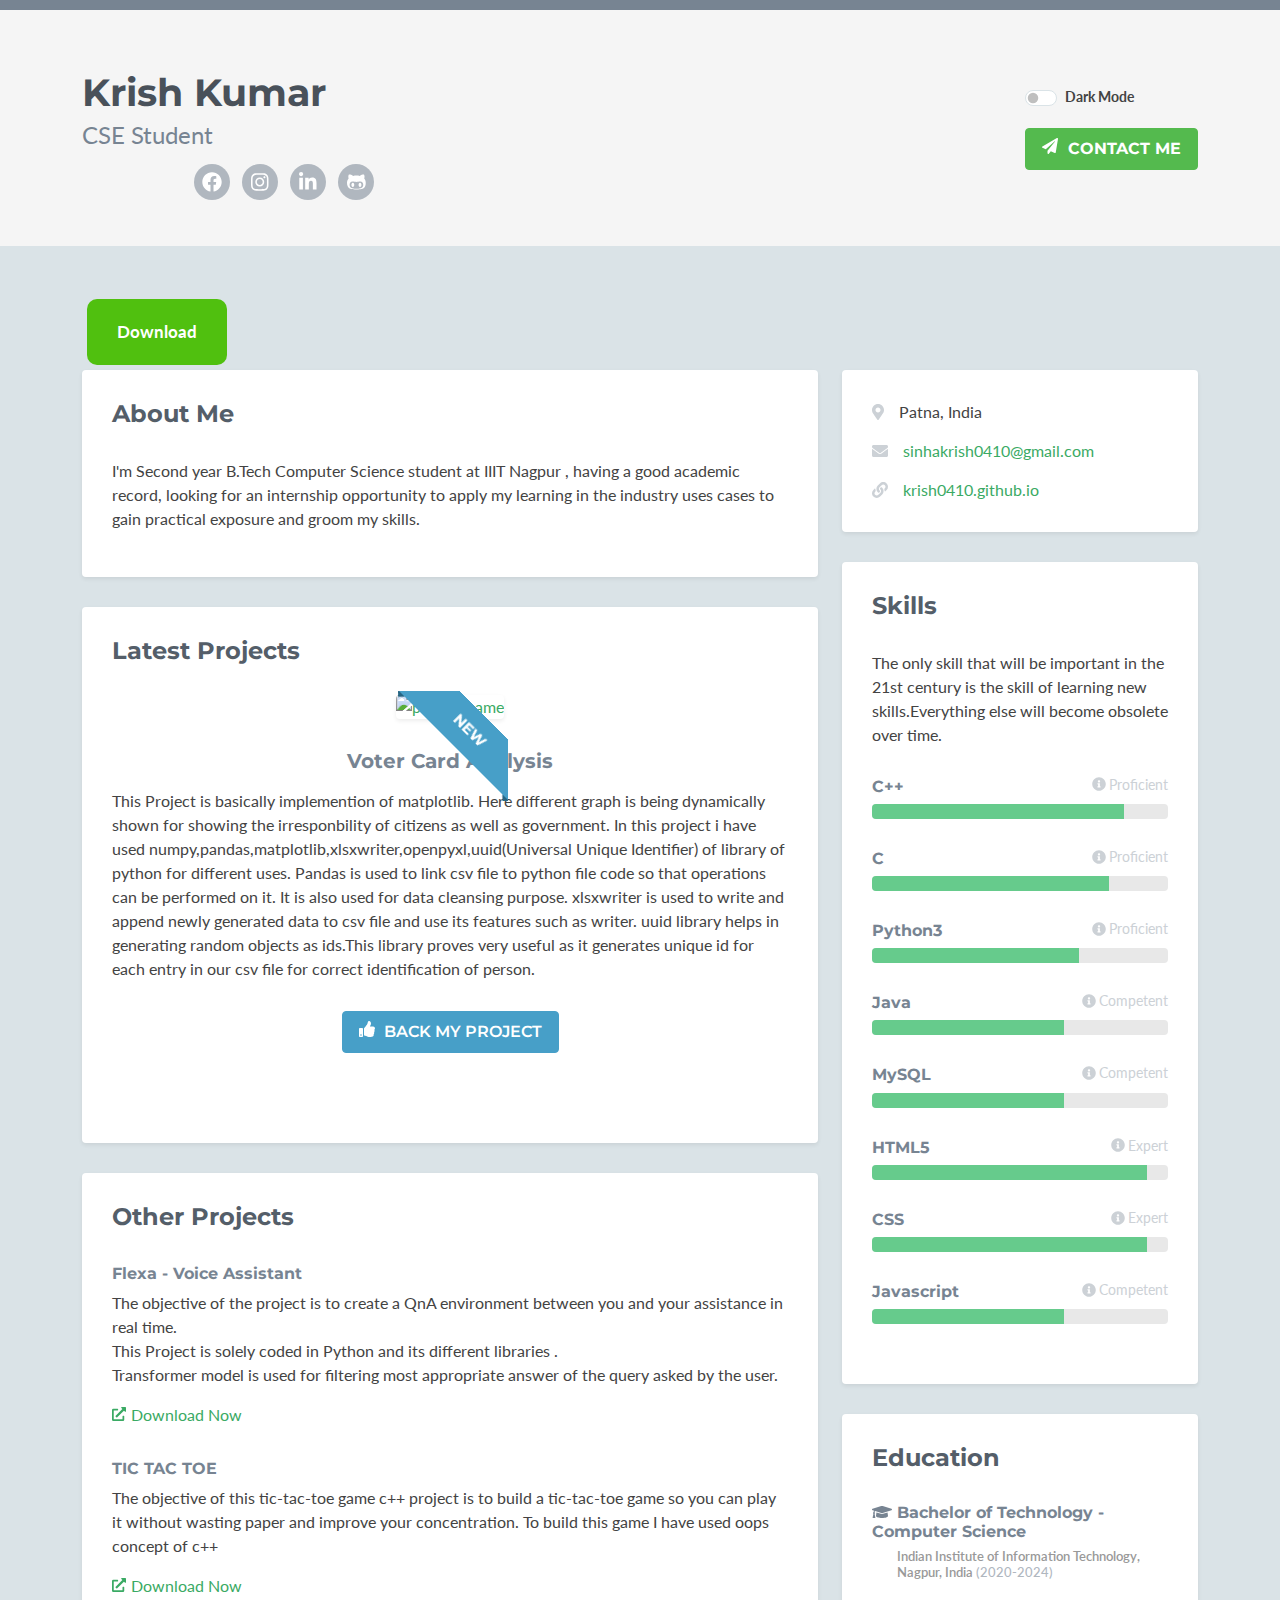
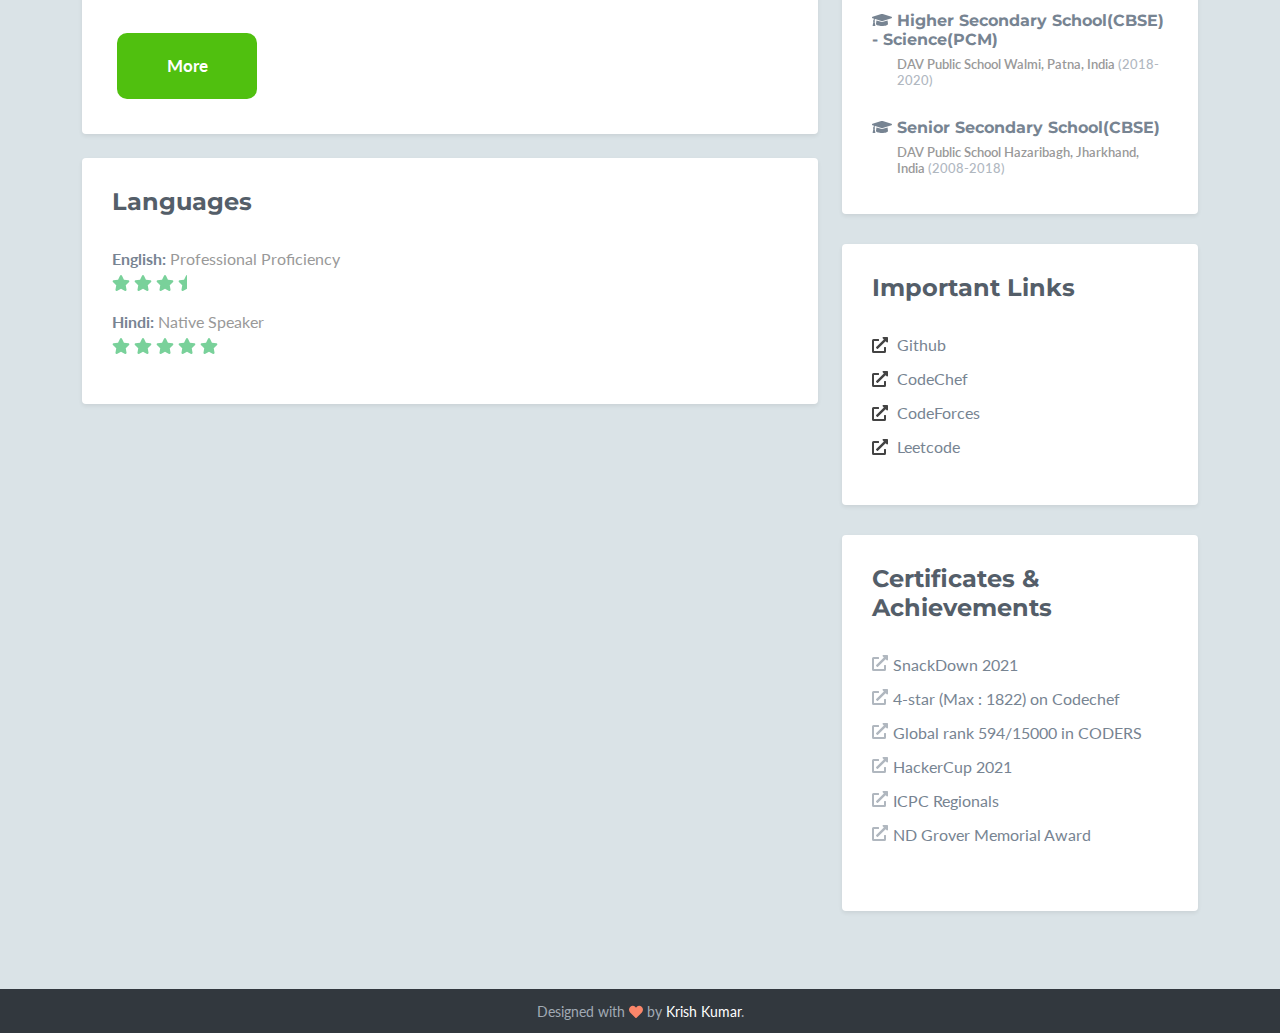
==== commit 89f9647b: "Update index.html" ====
--- a/index.html
+++ b/index.html
@@ -88,8 +88,6 @@
         <div class="container">
             <div class="row align-items-center">
                 <div class="col">
-                    <img class="profile-image img-fluid float-start rounded-circle" src="pic.png"
-                        alt="profile image" />
                     <div class="profile-content">
                         <h1 class="name">Krish Kumar</h1>
                         <h2 class="desc">CSE Student</h2>
@@ -122,7 +120,7 @@
     </header>
     <!--//header-->
     <div class="container sections-wrapper py-5">
-        <a href="https://drive.google.com/file/d/1xVHipzCPRQrWasvVPvc6U9feGSjs0Kon/view?usp=sharing" download><button
+        <a href="https://drive.google.com/file/d/1GR4vSuMukNl7_vkcR7PNdupQ9yclPd4X/view?usp=sharing" download><button
             class="button" ><span>Download</span></button></a>
         <div class="row">
             <div class="primary col-lg-8 col-12">
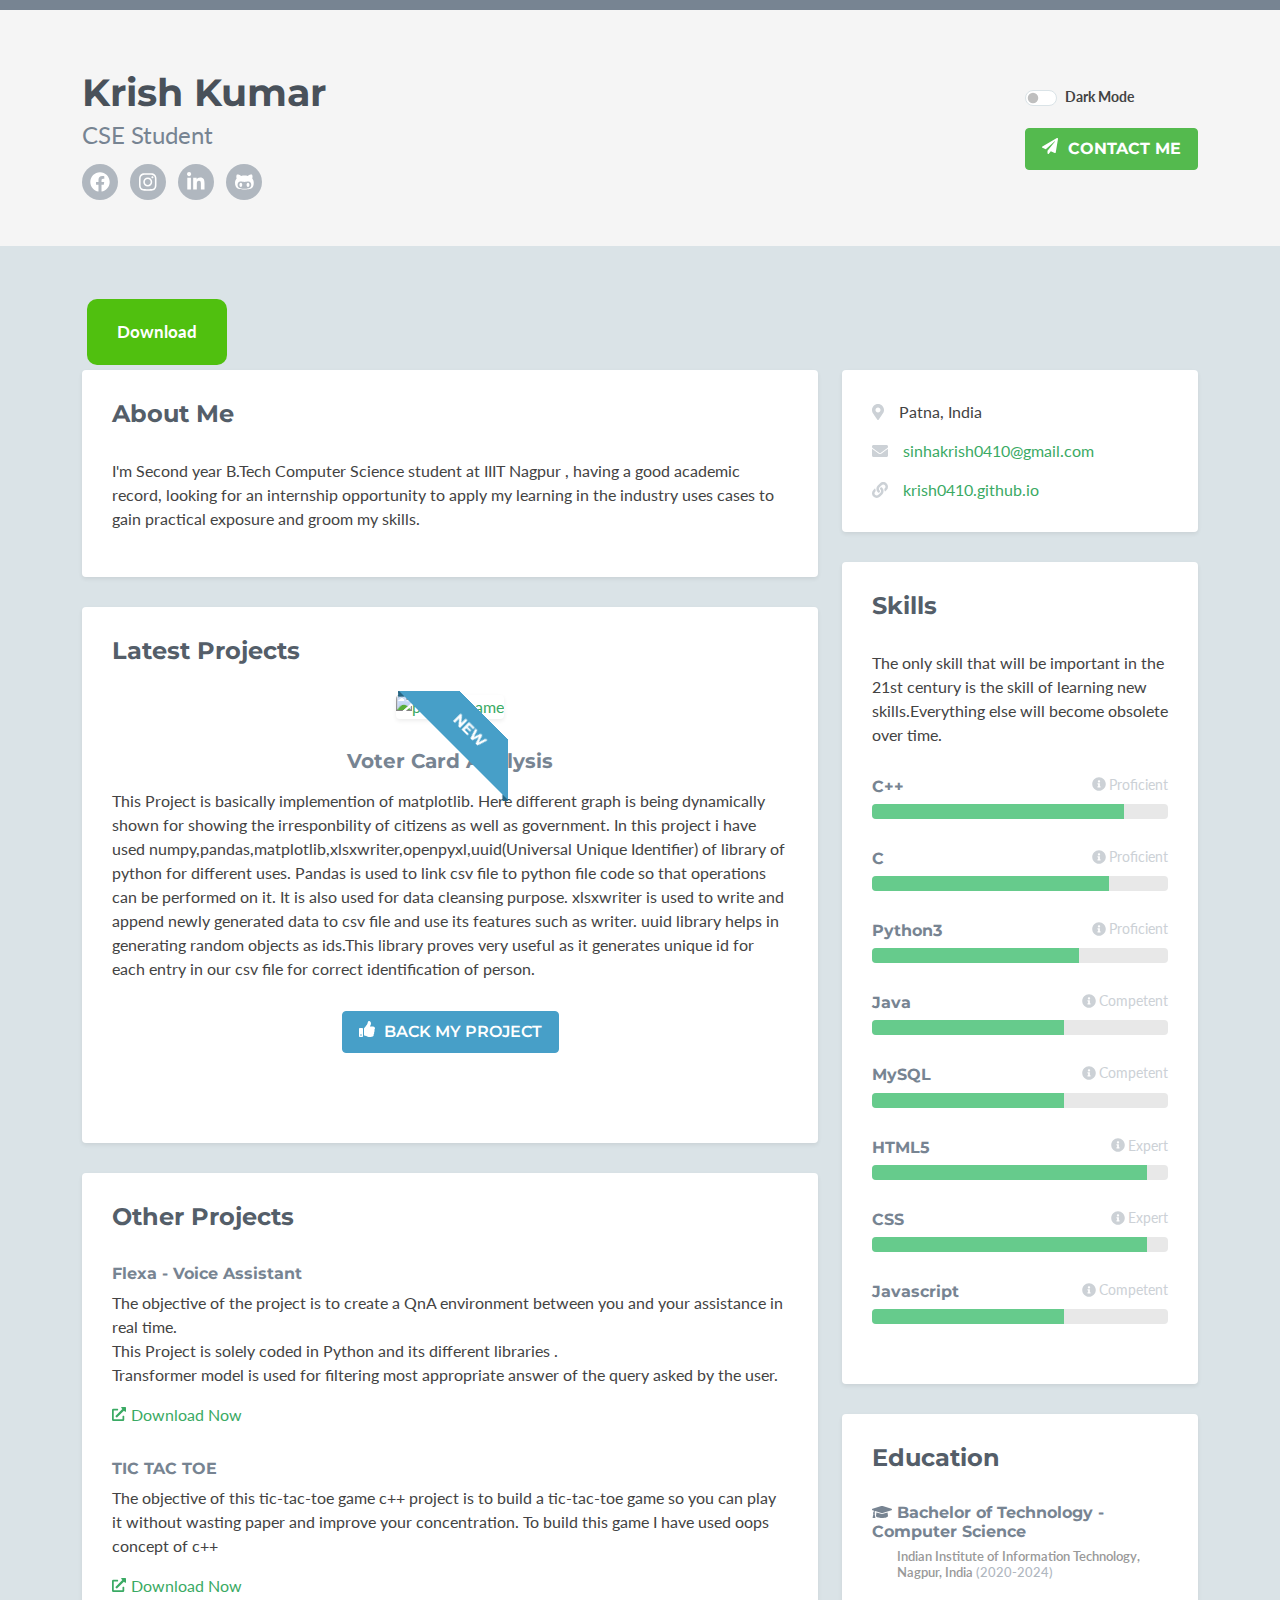
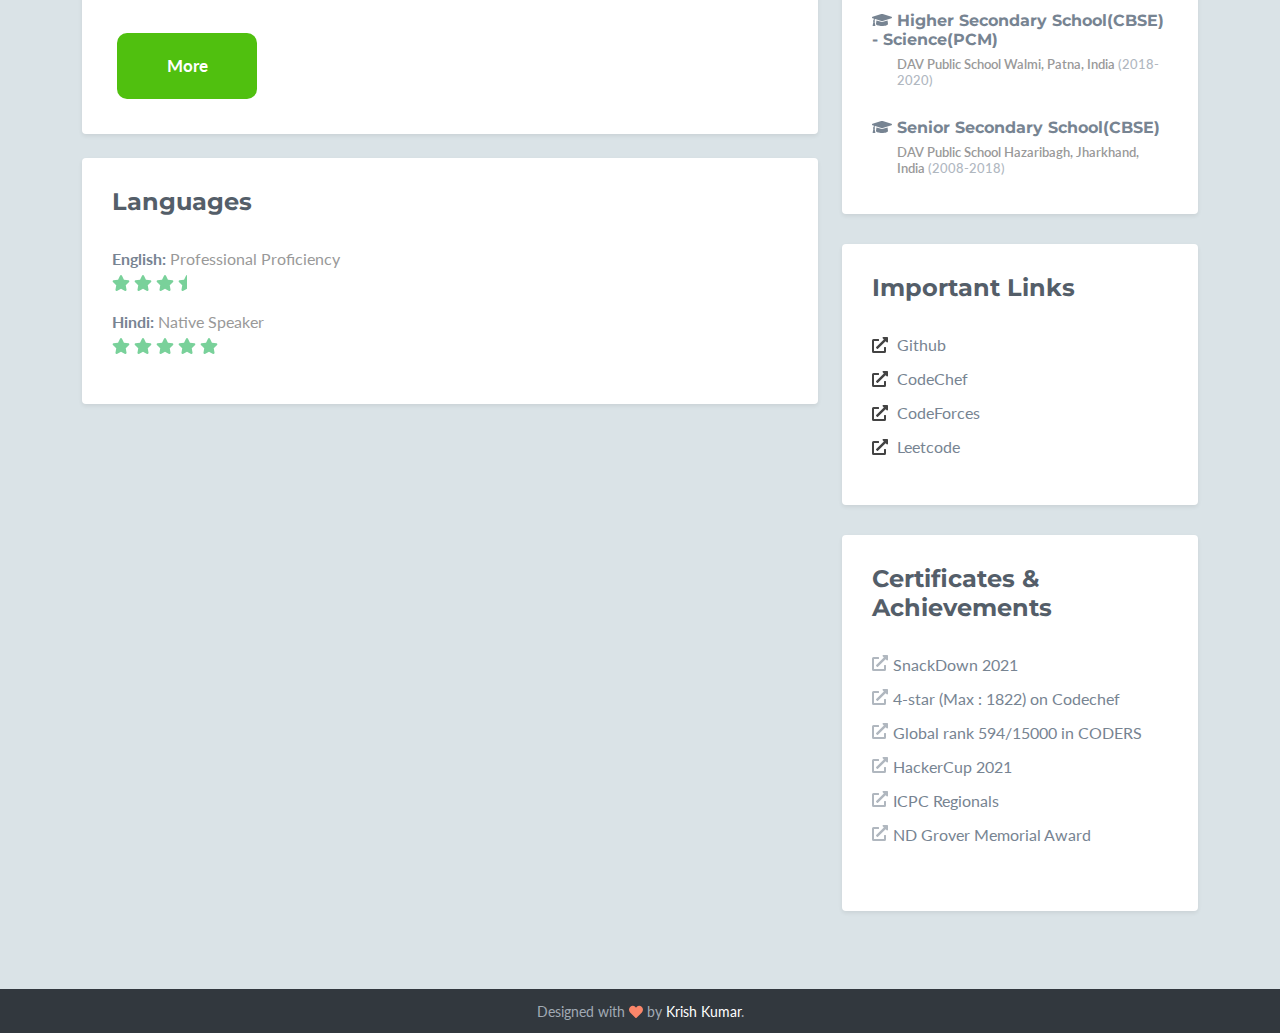
==== commit 1af68771: "Update index.html" ====
--- a/index.html
+++ b/index.html
@@ -92,7 +92,7 @@
                         <h1 class="name">Krish Kumar</h1>
                         <h2 class="desc">CSE Student</h2>
                         <ul class="social list-inline">
-                            &emsp;&emsp;&emsp;&emsp;&emsp;&emsp; &emsp;&emsp;&nbsp;&nbsp;&nbsp;<li class="list-inline-item"><a href="https://m.facebook.com/100009447199400/" title="Meta"><i class="fab fa-facebook"></i></a></li>
+                            <li class="list-inline-item"><a href="https://m.facebook.com/100009447199400/" title="Meta"><i class="fab fa-facebook"></i></a></li>
                             <li class="list-inline-item"><a href="https://www.instagram.com/he.is.krish/" title="Instagram"><i class="fab fa-instagram"></i></a></li>
                             <li class="list-inline-item"><a href="https://www.linkedin.com/in/krish-kumar-69b32a1b9" title="LinkedIn"><i class="fab fa-linkedin-in"></i></a></li>
                             <li class="list-inline-item"><a href="https://github.com/krish0410" title="Github"><i class="fab fa-github-alt"></i></a></li>
